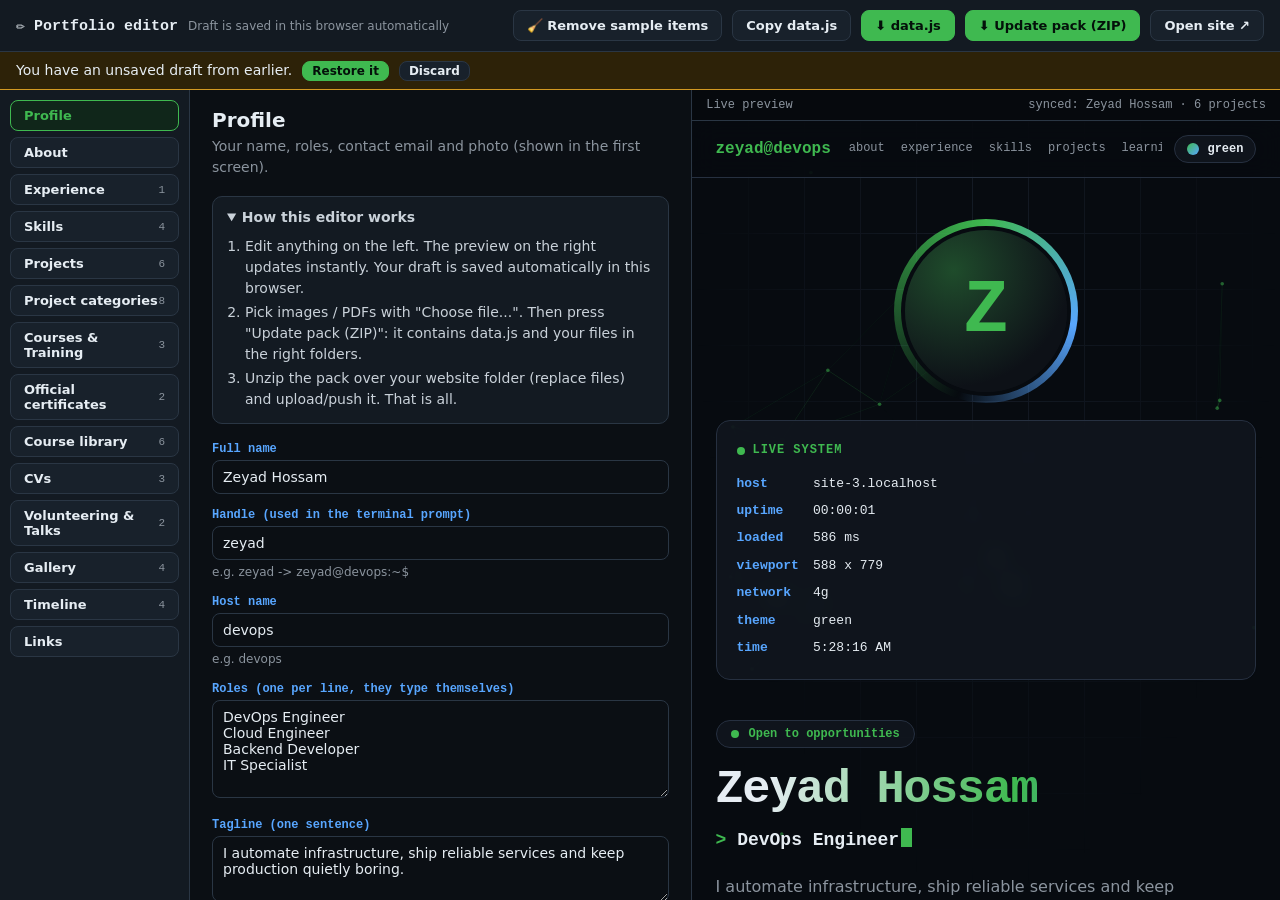
==== editor.html @ 3e466333 "Add files via upload" ====
<!doctype html>
<html lang="en">
<head>
  <meta charset="utf-8">
  <meta name="viewport" content="width=device-width, initial-scale=1">
  <meta name="robots" content="noindex">
  <title>Portfolio editor</title>
  <link rel="icon" href="favicon.svg" type="image/svg+xml">
  <style>
    :root { --bg:#0b0f14; --panel:#131a22; --panel2:#18212b; --line:#2a3644; --text:#e6edf3; --dim:#8b949e; --acc:#3fb950; --blue:#58a6ff; --warn:#d29922; --danger:#ff7b72;
      --mono:'JetBrains Mono','SFMono-Regular',Consolas,'Liberation Mono',Menlo,monospace; --sans:system-ui,-apple-system,'Segoe UI',Roboto,Arial,sans-serif; }
    * { box-sizing:border-box; }
    html,body { height:100%; margin:0; }
    body { background:var(--bg); color:var(--text); font:14px/1.5 var(--sans); display:flex; flex-direction:column; }
    a { color:var(--blue); }
    .top { display:flex; align-items:center; gap:10px; padding:10px 16px; background:var(--panel); border-bottom:1px solid var(--line); flex-wrap:wrap; }
    .top strong { font:700 15px var(--mono); }
    .muted { color:var(--dim); font-size:12px; } .spacer { flex:1; }
    button, .btn { font:600 13px var(--sans); color:var(--text); background:var(--panel2); border:1px solid var(--line); border-radius:8px; padding:7px 13px; cursor:pointer; text-decoration:none; }
    button:hover, .btn:hover { border-color:var(--acc); }
    button.primary { background:var(--acc); color:#04110a; border-color:var(--acc); }
    button.danger:hover { border-color:var(--danger); color:var(--danger); }
    button.mini { padding:2px 9px; font-size:12px; }
    #banner { background:#2d2208; border-bottom:1px solid var(--warn); padding:8px 16px; display:flex; gap:10px; align-items:center; }
    .app { flex:1; min-height:0; display:grid; grid-template-columns:190px minmax(380px,1fr) minmax(340px,46%); }
    #side { background:var(--panel); border-right:1px solid var(--line); overflow:auto; padding:10px; }
    #side button { display:flex; width:100%; justify-content:space-between; align-items:center; margin-bottom:6px; text-align:left; }
    #side button.on { border-color:var(--acc); background:#10261a; color:var(--acc); }
    #side .n { font:11px var(--mono); color:var(--dim); }
    #form { overflow:auto; padding:18px 22px 60px; }
    .preview { border-left:1px solid var(--line); display:flex; flex-direction:column; min-height:0; background:#06090d; }
    .pv-head { padding:8px 14px; font:12px var(--mono); color:var(--dim); border-bottom:1px solid var(--line); display:flex; justify-content:space-between; }
    #pv { flex:1; border:0; width:100%; background:#070b10; }
    h2 { margin:0 0 4px; font:700 20px var(--sans); } .lead { color:var(--dim); margin:0 0 18px; }
    .help { background:var(--panel); border:1px solid var(--line); border-radius:10px; padding:10px 14px; margin-bottom:18px; color:#c9d1d9; }
    .help summary { cursor:pointer; font-weight:600; } .help ol { margin:8px 0 2px 18px; padding:0; } .help li { margin:3px 0; }
    .row { margin:0 0 14px; } .row > label { display:block; font:600 12px var(--mono); color:var(--blue); margin-bottom:4px; }
    .row small { display:block; color:var(--dim); margin-top:3px; font-size:12px; }
    input[type=text], textarea, select { width:100%; background:var(--bg); color:var(--text); border:1px solid var(--line); border-radius:8px; padding:8px 10px; font:14px var(--sans); }
    textarea { resize:vertical; min-height:60px; font-family:var(--sans); }
    input:focus, textarea:focus, select:focus { outline:2px solid var(--acc); outline-offset:0; border-color:var(--acc); }
    .check { display:flex; gap:8px; align-items:center; } .check input { width:auto; }
    .item { background:var(--panel); border:1px solid var(--line); border-radius:10px; margin-bottom:10px; }
    .item > summary { list-style:none; display:flex; align-items:center; gap:8px; padding:9px 12px; cursor:pointer; }
    .item > summary::-webkit-details-marker { display:none; }
    .item > summary::before { content:"▸"; color:var(--dim); } .item[open] > summary::before { content:"▾"; }
    .item .t { flex:1; font-weight:600; overflow:hidden; text-overflow:ellipsis; white-space:nowrap; }
    .item .t.empty { color:var(--dim); font-style:italic; }
    .item-body { padding:6px 14px 6px; border-top:1px solid var(--line); background:var(--panel2); border-radius:0 0 10px 10px; }
    .item-body .item { background:var(--panel); }
    .pair { display:grid; grid-template-columns:1fr 2fr auto; gap:8px; margin-bottom:6px; }
    .imgrow { display:flex; gap:8px; align-items:center; } .imgrow input[type=text] { flex:1; }
    .thumb { width:46px; height:46px; object-fit:cover; border-radius:6px; border:1px solid var(--line); background:#000; flex:none; }
    .thumb[hidden] { display:none; }
    .picked { color:var(--warn); }
    .chips { display:flex; flex-wrap:wrap; gap:6px; margin-top:6px; }
    .chip { display:inline-flex; align-items:center; gap:6px; background:var(--bg); border:1px solid var(--line); border-radius:7px; padding:2px 8px; font:12px var(--mono); }
    .chip svg { width:14px; height:14px; } .chip.no { color:var(--dim); border-style:dashed; }
    .picker { margin-top:8px; background:var(--bg); border:1px solid var(--line); border-radius:10px; padding:10px; }
    .picker .chips { max-height:190px; overflow:auto; } .picker button.chip { cursor:pointer; color:var(--text); } .picker button.chip:hover { border-color:var(--acc); }
    .multi { display:flex; flex-wrap:wrap; gap:6px 14px; }
    .warn { color:var(--warn); font-size:12px; margin:4px 0; }
    .actions { display:flex; gap:6px; }
    @media (max-width: 1100px) { .app { grid-template-columns:150px 1fr; } .preview { display:none; } }
  </style>
</head>
<body>
  <header class="top">
    <strong>✏️ Portfolio editor</strong>
    <span class="muted" id="saved">Draft is saved in this browser automatically</span>
    <span class="spacer"></span>
    <button id="btnSamples" type="button" title="Delete every item marked as a SAMPLE">🧹 Remove sample items</button>
    <button id="btnCopy" type="button">Copy data.js</button>
    <button id="btnJs" type="button" class="primary">⬇ data.js</button>
    <button id="btnZip" type="button" class="primary" title="data.js + the images/PDFs you picked, in the right folders">⬇ Update pack (ZIP)</button>
    <a class="btn" href="index.html" target="_blank" rel="noopener">Open site ↗</a>
  </header>
  <div id="banner" hidden><span>You have an unsaved draft from earlier.</span><button id="btnRestore" type="button" class="primary mini">Restore it</button><button id="btnDiscard" type="button" class="mini">Discard</button></div>
  <div class="app">
    <nav id="side" aria-label="Sections"></nav>
    <main id="form"></main>
    <aside class="preview"><div class="pv-head"><span>Live preview</span><span id="pvStatus">loading...</span></div>
      <iframe id="pv" src="index.html?preview=1" title="Live preview of your portfolio"></iframe></aside>
  </div>
  <script src="data.js"></script>
  <script src="assets/icons.js"></script>
  <script src="assets/editor.js"></script>
</body>
</html>
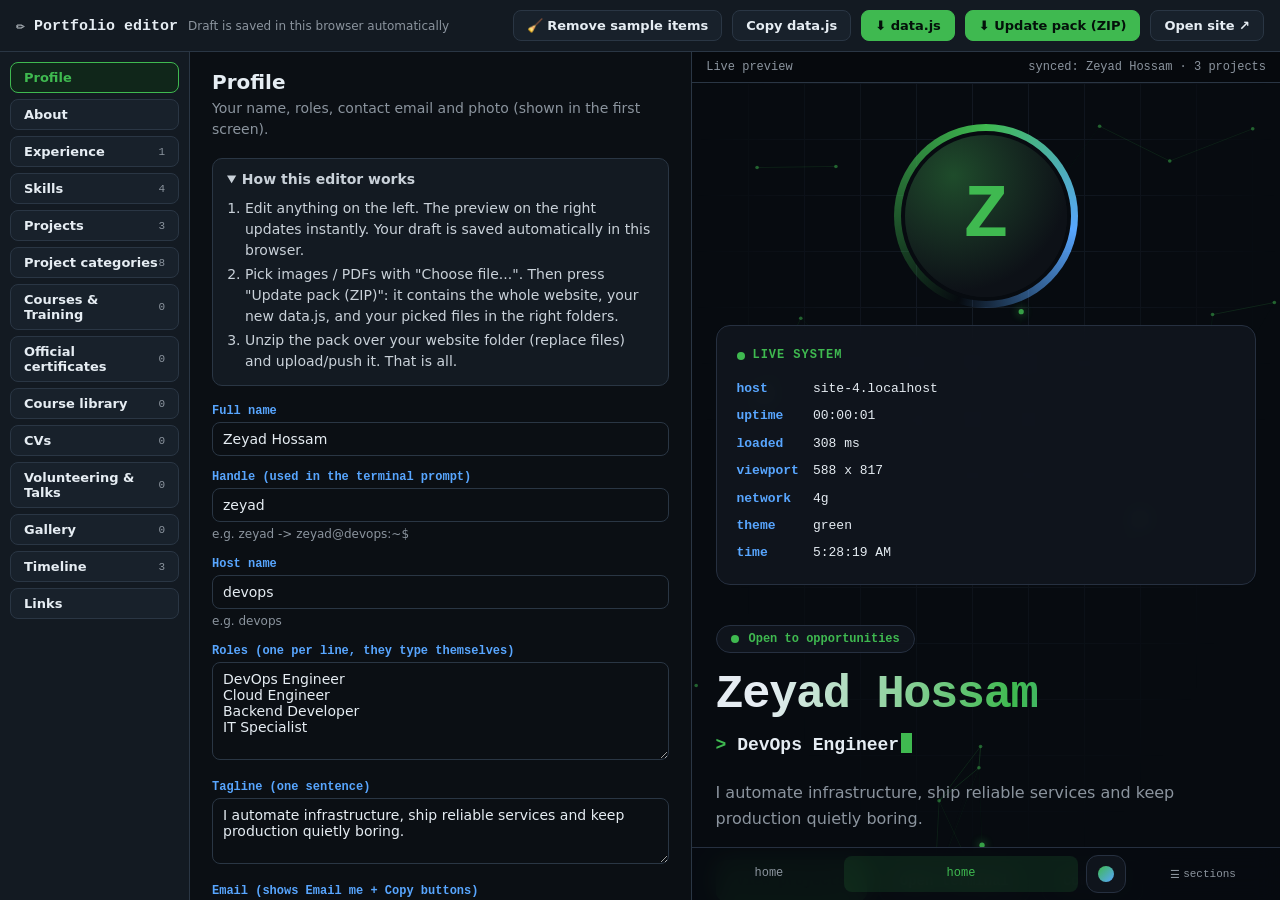
==== commit 148ae4eb: "Polish portfolio responsiveness and editor export" ====
--- a/editor.html
+++ b/editor.html
@@ -22,6 +22,7 @@
     button.danger:hover { border-color:var(--danger); color:var(--danger); }
     button.mini { padding:2px 9px; font-size:12px; }
     #banner { background:#2d2208; border-bottom:1px solid var(--warn); padding:8px 16px; display:flex; gap:10px; align-items:center; }
+    #banner[hidden] { display:none; }
     .app { flex:1; min-height:0; display:grid; grid-template-columns:190px minmax(380px,1fr) minmax(340px,46%); }
     #side { background:var(--panel); border-right:1px solid var(--line); overflow:auto; padding:10px; }
     #side button { display:flex; width:100%; justify-content:space-between; align-items:center; margin-bottom:6px; text-align:left; }
@@ -62,6 +63,20 @@
     .warn { color:var(--warn); font-size:12px; margin:4px 0; }
     .actions { display:flex; gap:6px; }
     @media (max-width: 1100px) { .app { grid-template-columns:150px 1fr; } .preview { display:none; } }
+    @media (max-width: 700px) {
+      .top { position:sticky; top:0; z-index:5; padding:8px; gap:6px; }
+      .top strong { width:100%; }
+      .top .muted { flex:1; min-width:140px; }
+      .top button, .top .btn { padding:7px 9px; font-size:12px; }
+      #banner { flex-wrap:wrap; }
+      .app { display:flex; flex-direction:column; overflow:visible; }
+      #side { display:flex; gap:6px; overflow-x:auto; padding:8px; border:0; border-bottom:1px solid var(--line); scroll-snap-type:x proximity; }
+      #side button { width:auto; min-width:max-content; margin:0; scroll-snap-align:start; }
+      #form { overflow:visible; padding:16px 12px 48px; }
+      .pair { grid-template-columns:1fr; }
+      .imgrow { flex-wrap:wrap; }
+      .imgrow input[type=text] { min-width:0; }
+    }
   </style>
 </head>
 <body>
@@ -72,7 +87,7 @@
     <button id="btnSamples" type="button" title="Delete every item marked as a SAMPLE">🧹 Remove sample items</button>
     <button id="btnCopy" type="button">Copy data.js</button>
     <button id="btnJs" type="button" class="primary">⬇ data.js</button>
-    <button id="btnZip" type="button" class="primary" title="data.js + the images/PDFs you picked, in the right folders">⬇ Update pack (ZIP)</button>
+    <button id="btnZip" type="button" class="primary" title="Full website + your updated content and picked files">⬇ Update pack (ZIP)</button>
     <a class="btn" href="index.html" target="_blank" rel="noopener">Open site ↗</a>
   </header>
   <div id="banner" hidden><span>You have an unsaved draft from earlier.</span><button id="btnRestore" type="button" class="primary mini">Restore it</button><button id="btnDiscard" type="button" class="mini">Discard</button></div>
@@ -82,8 +97,8 @@
     <aside class="preview"><div class="pv-head"><span>Live preview</span><span id="pvStatus">loading...</span></div>
       <iframe id="pv" src="index.html?preview=1" title="Live preview of your portfolio"></iframe></aside>
   </div>
-  <script src="data.js"></script>
+  <script src="data.js?v=20261119"></script>
   <script src="assets/icons.js"></script>
-  <script src="assets/editor.js"></script>
+  <script src="assets/editor.js?v=20261119"></script>
 </body>
 </html>
